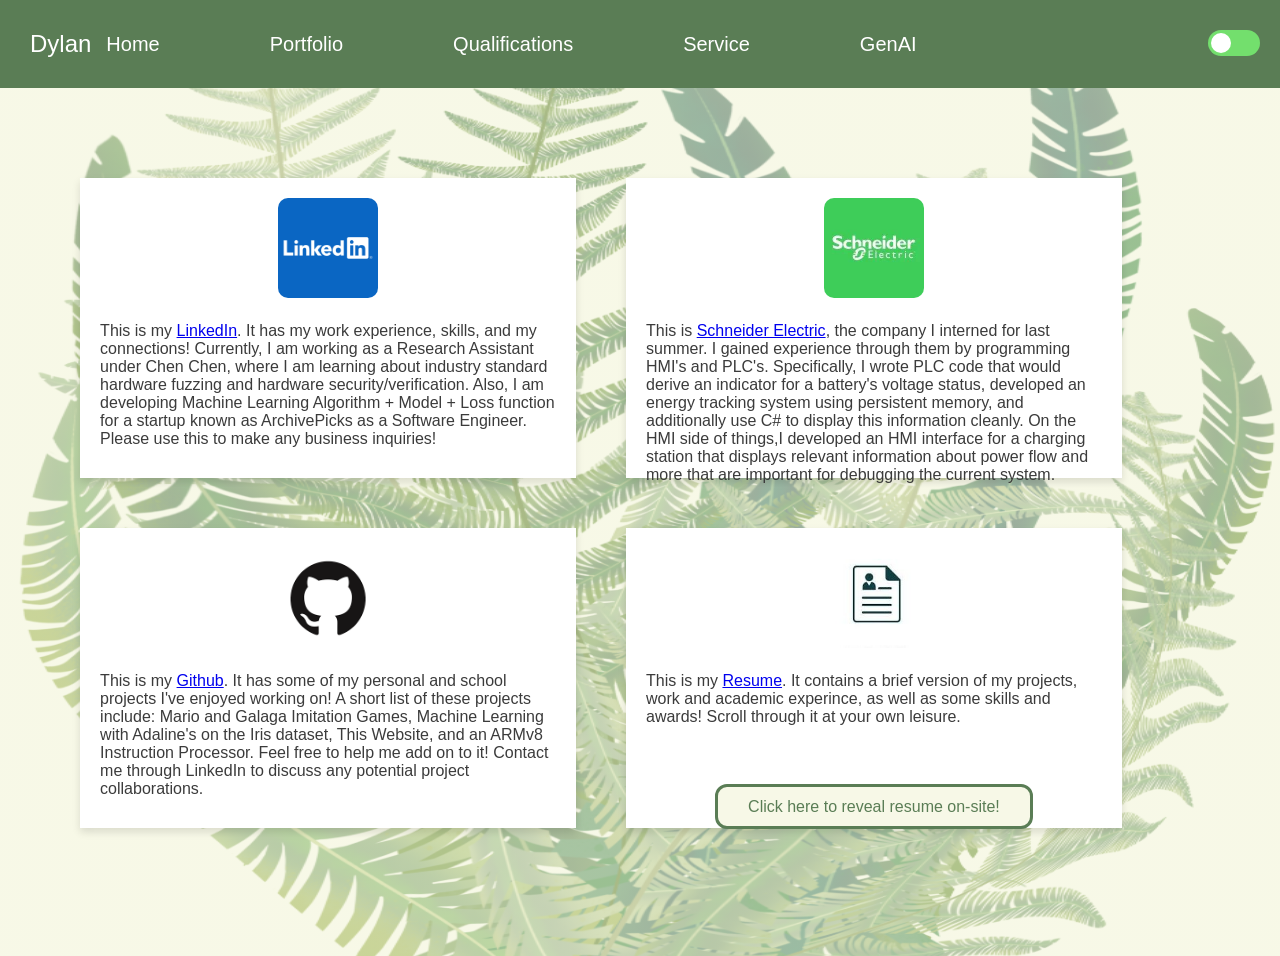
==== portfolio.html @ d9c235a3 "import old personal project" ====
<!DOCTYPE html>
<html lang="en">
	<head>
		<meta charset="UTF-8">
		<meta name = "viewport"
		content = "width=device-width, initial-scale = 1.0">
        <title>Dylan Devasia</title>
		<link id = "themeStylesheet" rel="stylesheet" type="text/css" href="css/style1.css">
	</head>
	<body>
		<div id="theme-toggle-root"></div>
		
		<script src="javascript/scripts.js" defer></script>
		<nav>
			<a href="index.html">Dylan</a>
			<ul>
				<li><a href="index.html">Home</a></li>
				<li><a href="portfolio.html">Portfolio</a></li>
				<li><a href="qualifications.html">Qualifications</a></li>
				<li><a href="service.html">Service</a></li>
				<li><a href="genai.html">GenAI</a></li>
			</ul>
			
		</nav>

		<section class = "portfolio-layout">
			<div class="white-box-portfolio">
				<a href="https://www.linkedin.com/in/dylan-devasia-715698292/">
				<img src = "images/linkedin.png" alt = "LinkedinLogo" class = mini-img></a>
				<p> This is my 
					<a href="https://www.linkedin.com/in/dylan-devasia-715698292/">LinkedIn</a>.
					It has my work experience, skills, and my connections! Currently, I am working
					as a Research Assistant under Chen Chen, where I am learning about industry 
					standard hardware fuzzing and hardware security/verification. Also, I am developing
					Machine Learning Algorithm + Model + Loss function for a startup known as ArchivePicks
					as a Software Engineer. Please use this to make any business inquiries!</p>
			</div>
			
			<div class="white-box-portfolio">
				<a href="https://www.se.com/us/en/about-us/company-mission/">
				<img src = "images/Schneider.jpg" alt = "SchneiderLogo" class = mini-img></a>
				<p> This is 
					<a href="https://www.se.com/us/en/about-us/company-mission/">Schneider Electric</a>,
					 the company I interned for last summer. I gained experience through them by 
					programming HMI's and PLC's. Specifically, I wrote PLC code that would derive an 
					indicator for a battery's voltage status, developed an energy tracking system using 
					persistent memory, and additionally use C# to display this information cleanly. 
					On the HMI side of things,I developed an HMI interface for a charging station 
					that displays relevant information about power flow and more that are important
					for debugging the current system.
				</p>
			</div>
			
			<div class="white-box-portfolio">
				<a href="https://github.com/dylandevasia">
				<img src = "images/github.png" alt = "GithubLogo" class = mini-img></a>
				<p> This is my 
					<a href="https://github.com/dylandevasia">Github</a>.
					It has some of my personal and school projects I've enjoyed working on! A short list of these
					projects include: Mario and Galaga Imitation Games, Machine Learning with Adaline's on the Iris 
					dataset, This Website, and an ARMv8 Instruction Processor. Feel free to help me add on to it! 
					Contact me through LinkedIn to discuss any potential project collaborations.

				</p>
			</div>
			
			<div class="white-box-portfolio">
				<a href="resume/Dylan's Resume 1_3_26.pdf">
				<img src = "images/resume.jpg" alt = "ResumeLogo" class = mini-img></a>
				<p> This is my 
					<a href="resume/Dylan's Resume.pdf">Resume</a>. 
					It contains a brief version of my projects, work and academic experince,
					as well as some skills and awards! Scroll through it at your own leisure.
				</p>
				<br>
				<button onclick = "elementSwapIn('resume', 'button2', 'button1')" id = 'button1'>
					Click here to reveal resume on-site!
				</button>
				<button onclick = "elementSwapOut('button1', 'button2', 'resume')" id = 'button2' style="display:none;">
					Click here to hide resume on-site!
				</button>
				
			</div>
			<embed src = "resume/Dylan's Resume.pdf" height = '600px' width = '1240px' id = "resume" style="display:none;"/>
		</section>
		
	</body>
</html>
---- css/style1.css ----
*{
  padding: 0;
  margin: 0;
  box-sizing: border-box;
  font-family: 'Poppins',sans-serif;
}

body {
  min-height: 100vh;
  color: #3B3B3B;
  overflow: auto;

  background:   
    linear-gradient(
      rgba(242, 244, 215, 0.6),
      rgba(242, 244, 215, 0.6)
    ), url("../images/better_background.png");

  background-size: 125% 115%;
  background-position: center;
  background-repeat: no-repeat;
  margin: 0;
  background-attachment: fixed;


}
body.no-scroll {
  overflow: hidden;
}


nav{
  position: fixed;
  z-index: 1000;
  top: 0;
  left: 0;
  width: 100%;
  display: flex;
  justify-content: space-between;
  align-items: center;
  background-color: #5A7D55; /* Light foresty green */
  padding: 30px 30px;
}
nav ul{
  display: flex;
  justify-content: center;
  gap: 5em;
  margin-right: 25em;
  list-style: none;
}

nav ul a{
  color: white;
  padding: 5px 15px;
  border-radius: 5px;
  transition: 0.3 ease;
  font-size: 20px;
  text-decoration: none;
}
nav > a{
  font-size: 24px;
  color: white;
  text-decoration: none;
}
section{
  padding: 10%;
}

.selfie {
  /*position: relative; /* allows full control */
  /*top: 100px;    /* distance from top of page */
  /*left: 600px;   /* distance from left of page */
  width: 300px;  /* size */
  height: 300px;
  /* border-radius: 90%; */
  object-fit: cover;
  box-shadow: 0 10px 10px rgba(0,0,0,0.3);
  border-radius: 8px;
}

/* Index stuff */
.index-layout {
  display: flex;
  flex-direction: column;
  align-items: center;  /* aligns top edges */
  gap: 50px;               /* space between box and image */
  /* margin-top: -50px;       pushes below navbar */
  padding-left: -100px;
}

.inner-layout{
   display: flex;
   flex-direction: row;
   justify-content: center;
   margin-top: -150px;
   /* margin-left: 50px; */
  align-items: center;  /* aligns top edges */
  gap: 10px;               /* space between box and image */
}

.white-box-home {
  background: white;
  margin-left: 50px;
  width: 1000px;   /* box fits text */
  box-shadow: 0 4px 8px rgba(0,0,0, 0.3);
  height: 300px;
  border-radius: 8px;
}

.white-box-home p{
  margin: 10px;
}

.white-box-home h1{
  margin: 10px;
}

.white-box-home h2{
  margin: 10px;
}


img {
  width: 300px;
  height: 300px;
  object-fit: cover;
  border-radius: 8px;  
}


/* Portfolio stuff */
.portfolio-layout {
  display: flex;
  flex-wrap: wrap;  /* aligns top edges */
  gap: 50px;               /* space between box and next box */
  margin-top: 50px;       /* pushes below navbar */
  padding-left: 50px;
  align-items: center;
  justify-content: center;

}

.white-box-portfolio {
  background: white;
  width: 45%;       /* or any width you want */
  height: 300px;
  box-shadow: 0 4px 8px rgba(0,0,0,0.12);

  display: flex;           /* side-by-side layout */
  flex-direction: column;
  align-items: center;     /* vertically center content */
  padding: 20px;           /* spacing inside box */
  gap: 20px;               /* space between image and text */
}

.mini-img {                /*clickable image*/
  width: 100px;
  height: 100px;
  object-fit: contain;
  border-radius: 10px;
  cursor: pointer;
  transition: transform 0.2s ease, box-shadow 0.2s ease;
}

.mini-img:hover {
  transform: scale(1.05);
  box-shadow: 0 4px 12px rgba(0,0,0,0.2);
}


.portfolio-text {
  flex: 1;                 /* text takes remaining space */
  color: #3B3B3B;
  font-size: 16px;
}

button {
  background-color: rgba(242, 244, 215, 0.6);
  border: solid #5A7D55;
  color: #5A7D55;
  padding: 10.5px 30px;
  text-align: center;
  display: inline-block;
  font-size: 16px;
  cursor: pointer;
  border-radius: 12px;
  
}

button:hover {
  filter: brightness(.9)
}

/* Qualification stuff */
.radial-container-qual {
  position: relative;
  width: 1000px;
  height: 1000px;
  margin: 0 13%;
  margin-top: -50px;
}

/* CENTER BOX — same reference as bubbles */
.center-box-qual {
  position: absolute;
  top: 50%;
  left: 50%;
  transform: translate(-29%, -29%);
  display: flex;
  justify-content: center;
  align-items: center;
  flex-direction: column;

  width: 400px;
  height: 400px;
  background: white;
  border-radius: 16px;
  box-shadow: 0 6px 15px rgba(0,0,0,0.15);

  z-index: 2;
}
.center-box-qual p{
  margin: 10px;
}

/* BUBBLES */
.bubble-qual {
  position: absolute;
  top: 50%;
  left: 50%;

  width: 150px;
  height: 150px;
  border-radius: 50%;
  background: white; /*#A9C77C light foresty green */
  border: 3px solid #5A7D55; /* navbar green border */

  display: flex;
  align-items: center;
  justify-content: center;

  transform:
    rotate(calc(var(--i) * 27.6923076923deg))
    translate(350px)
    rotate(calc(var(--i) * -27.6923076923deg));
}

/* Service boxes layout */
.layout-service {
    display: grid;
    grid-template-columns: repeat(4, 400px); /* wider columns */
    grid-template-rows: repeat(2, 320px);    /* shorter rows, width > height */
    gap: 30px;                               /* more spacing */
    justify-content: center;
    position: relative;
    margin-top: 125px;
}

/* Boxes */
.white-box-service {
    /* width: 500px; */
    /* height: 280px;  */
    background: white;   /*#A9C77C light foresty green */
    /* border: 3px solid #5A7D55; */
    border-radius: 12px;
    display: flex;
    flex-direction: column;
    align-items: center;
    justify-content: center;
    box-shadow: 0 6px 15px rgba(90, 125, 85, 0.3); /* slightly stronger shadow */
    font-size: 15px;      /* larger text */
}

.white-box-service h1{
  font-size: 20px;
  font-weight: bold;
}
.white-box-service p{
  margin-left: 10px;
  margin-right: 10px;
}

/* Map boxes according to array [[1,0,0,1],[0,1,1,0]] */
.white-box-service:nth-child(1) { grid-column: 1 / 2; grid-row: 1 / 2; transform: translateX(140px);} /* top-left */
.white-box-service:nth-child(2) { grid-column: 4 / 5; grid-row: 1 / 2; transform: translateX(-140px);} /* top-right */
.white-box-service:nth-child(3) { grid-column: 2 / 3; grid-row: 2 / 3; } /* bottom-left */
.white-box-service:nth-child(4) { grid-column: 3 / 4; grid-row: 2 / 3; } /* bottom-right */


.theme-switch {
  position: relative;
  display: inline-block;
  width: 52px;
  height: 26px;
}

.theme-switch input {
  opacity: 0;
  width: 0;
  height: 0;
}

.slider {
  position: absolute;
  cursor: pointer;
  inset: 0;
  background-color: #73df6d;
  transition: 0.3s;
  border-radius: 34px;
}

.slider::before {
  content: "";
  position: absolute;
  height: 20px;
  width: 20px;
  left: 3px;
  bottom: 3px;
  background-color: rgb(255, 255, 255);
  transition: 0.3s;
  border-radius: 50%;
}

input:checked + .slider {
  background-color: #211da7;
}

input:checked + .slider::before {
  transform: translateX(26px);
}

.theme-toggle-wrapper {
  position: fixed;
  top: 30px;
  right: 20px;

  z-index: 10000; /* above nav */

  display: flex;
  flex-direction: column;
  align-items: center;
  gap: 4px;

  pointer-events: auto;
}

















/* AI PAGE STYLE */
/* GENERAL STYLES */
body.body-ai {
    font-family: 'Segoe UI', Tahoma, Geneva, Verdana, sans-serif;
    margin: 0;
    padding: 0;
    background: linear-gradient(135deg, #0f2027, #203a43, #2c5364) !important;
    color: #e0e0e0;
    line-height: 1.6;
}


/* NAVBAR */
.navbar-ai {
    position: sticky;
    top: 0;
    width: 100%;
    background: linear-gradient(90deg, #ff6ec7, #00fff7);
    box-shadow: 0 0 20px #00fff7, 0 0 40px #ff6ec7;
    z-index: 1000;
}

.nav-list-ai {
    display: flex;
    justify-content: center;
    padding: 1rem 0;
    margin: 0;
    list-style: none;
}

.nav-item-ai {
    margin: 0 2rem;
}

.nav-link-ai {
    text-decoration: none;
    color: #fff;
    font-weight: bold;
    font-size: 1.1rem;
    position: relative;
    transition: all 0.3s ease;
}

.nav-link-ai::after {
    content: '';
    position: absolute;
    width: 0;
    height: 2px;
    background: #00fff7;
    left: 0;
    bottom: -4px;
    transition: width 0.3s ease;
}

.nav-link-ai:hover::after {
    width: 100%;
}

/* HERO SECTION */
.hero-ai {
    text-align: center;
    padding: 6rem 1rem 4rem 1rem;
}

.hero-title-ai {
    font-size: 3rem;
    background: linear-gradient(45deg, #ff6ec7, #00fff7);
    -webkit-background-clip: text;
    -webkit-text-fill-color: transparent;
    margin-bottom: 1rem;
}

.hero-subtitle-ai {
    font-size: 1.3rem;
    color: #cfd8dc;
}

/* HISTORY SECTION */
.history-ai {
    max-width: 900px;
    margin: 3rem auto;
    padding: 2rem;
    background: rgba(0, 0, 0, 0.6);
    border-radius: 15px;
    box-shadow: 0 0 20px rgba(0,255,247,0.5);
}

.section-title-ai {
    font-size: 2rem;
    margin-bottom: 1rem;
    color: #00fff7;
}

/* IMAGES */
.images-ai {
    display: flex;
    flex-wrap: wrap;
    justify-content: center;
    gap: 2rem;
    margin: 3rem 1rem;
}

.image-container-ai {
    text-align: center;
    border: 2px solid #ff6ec7;
    border-radius: 15px;
    overflow: hidden;
    transition: transform 0.3s ease, box-shadow 0.3s ease;
    background: rgba(255,255,255,0.05);
}

.image-container-ai:hover {
    transform: scale(1.05);
    box-shadow: 0 0 30px #00fff7, 0 0 50px #ff6ec7;
}

.portrait-ai, .graph-ai {
    display: block;
    max-width: 100%;
}

.image-caption-ai {
    margin-top: 0.5rem;
    color: #cfd8dc;
}

/* QUOTES */
.quotes-ai {
    max-width: 800px;
    margin: 3rem auto;
    padding: 2rem;
    background: rgba(0,0,0,0.5);
    border-radius: 15px;
    box-shadow: 0 0 15px rgba(255,110,199,0.4);
}

.quote-optimistic-ai {
    font-style: italic;
    margin-bottom: 1rem;
    border-left: 4px solid #00fff7;
    padding-left: 1rem;
}

.quote-critical-ai {
    font-style: italic;
    margin-bottom: 1rem;
    border-left: 4px solid #ff6ec7;
    padding-left: 1rem;
}

/* PROMPT & CODE SECTION */
.code-ai {
    max-width: 900px;
    margin: 3rem auto 6rem auto;
    padding: 2rem;
    background: rgba(0,0,0,0.6);
    border-radius: 15px;
    box-shadow: 0 0 20px rgba(255,255,255,0.2);
}

.prompt-text-ai {
    background: rgba(0,255,247,0.1);
    padding: 1rem;
    border-radius: 10px;
    font-family: monospace;
    margin-bottom: 2rem;
}

.code-title-ai {
    margin-top: 2rem;
    color: #ff6ec7;
}

.code-block-ai {
    background: rgba(255,255,255,0.05);
    padding: 1rem;
    border-radius: 10px;
    overflow-x: auto;
    font-family: monospace;
    color: #cfd8dc;
}

/* RESPONSIVE */
@media (max-width: 768px) {
    .images-ai {
        flex-direction: column;
        align-items: center;
    }

    .nav-list-ai {
        flex-direction: column;
    }

    .nav-item-ai {
        margin: 1rem 0;
    }
}
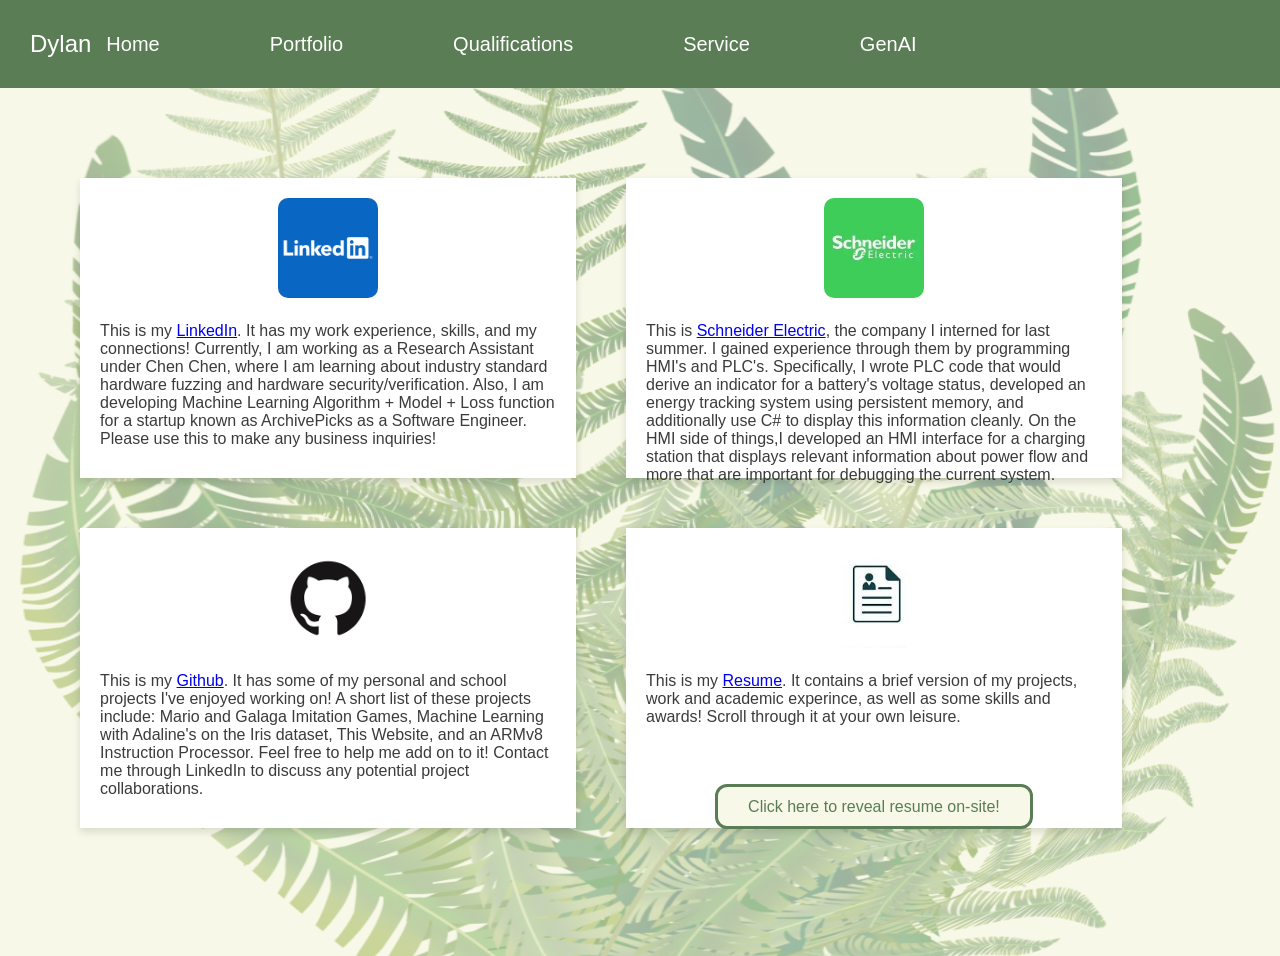
==== commit 7d4614e0: "remove theme toggle" ====
--- a/portfolio.html
+++ b/portfolio.html
@@ -8,7 +8,6 @@
 		<link id = "themeStylesheet" rel="stylesheet" type="text/css" href="css/style1.css">
 	</head>
 	<body>
-		<div id="theme-toggle-root"></div>
 		
 		<script src="javascript/scripts.js" defer></script>
 		<nav>
@@ -65,10 +64,10 @@
 			</div>
 			
 			<div class="white-box-portfolio">
-				<a href="resume/Dylan's Resume 1_3_26.pdf">
+				<a href="resume/Dylan_Resume.pdf">
 				<img src = "images/resume.jpg" alt = "ResumeLogo" class = mini-img></a>
 				<p> This is my 
-					<a href="resume/Dylan's Resume.pdf">Resume</a>. 
+					<a href="resume/Dylan_Resume.pdf">Resume</a>. 
 					It contains a brief version of my projects, work and academic experince,
 					as well as some skills and awards! Scroll through it at your own leisure.
 				</p>
@@ -81,7 +80,7 @@
 				</button>
 				
 			</div>
-			<embed src = "resume/Dylan's Resume.pdf" height = '600px' width = '1240px' id = "resume" style="display:none;"/>
+			<embed src = "resume/Dylan_Resume.pdf" height = '600px' width = '1240px' id = "resume" style="display:none;"/>
 		</section>
 		
 	</body>
--- a/css/style1.css
+++ b/css/style1.css
@@ -287,63 +287,6 @@
 .white-box-service:nth-child(4) { grid-column: 3 / 4; grid-row: 2 / 3; } /* bottom-right */
 
 
-.theme-switch {
-  position: relative;
-  display: inline-block;
-  width: 52px;
-  height: 26px;
-}
-
-.theme-switch input {
-  opacity: 0;
-  width: 0;
-  height: 0;
-}
-
-.slider {
-  position: absolute;
-  cursor: pointer;
-  inset: 0;
-  background-color: #73df6d;
-  transition: 0.3s;
-  border-radius: 34px;
-}
-
-.slider::before {
-  content: "";
-  position: absolute;
-  height: 20px;
-  width: 20px;
-  left: 3px;
-  bottom: 3px;
-  background-color: rgb(255, 255, 255);
-  transition: 0.3s;
-  border-radius: 50%;
-}
-
-input:checked + .slider {
-  background-color: #211da7;
-}
-
-input:checked + .slider::before {
-  transform: translateX(26px);
-}
-
-.theme-toggle-wrapper {
-  position: fixed;
-  top: 30px;
-  right: 20px;
-
-  z-index: 10000; /* above nav */
-
-  display: flex;
-  flex-direction: column;
-  align-items: center;
-  gap: 4px;
-
-  pointer-events: auto;
-}
-
 
 
 
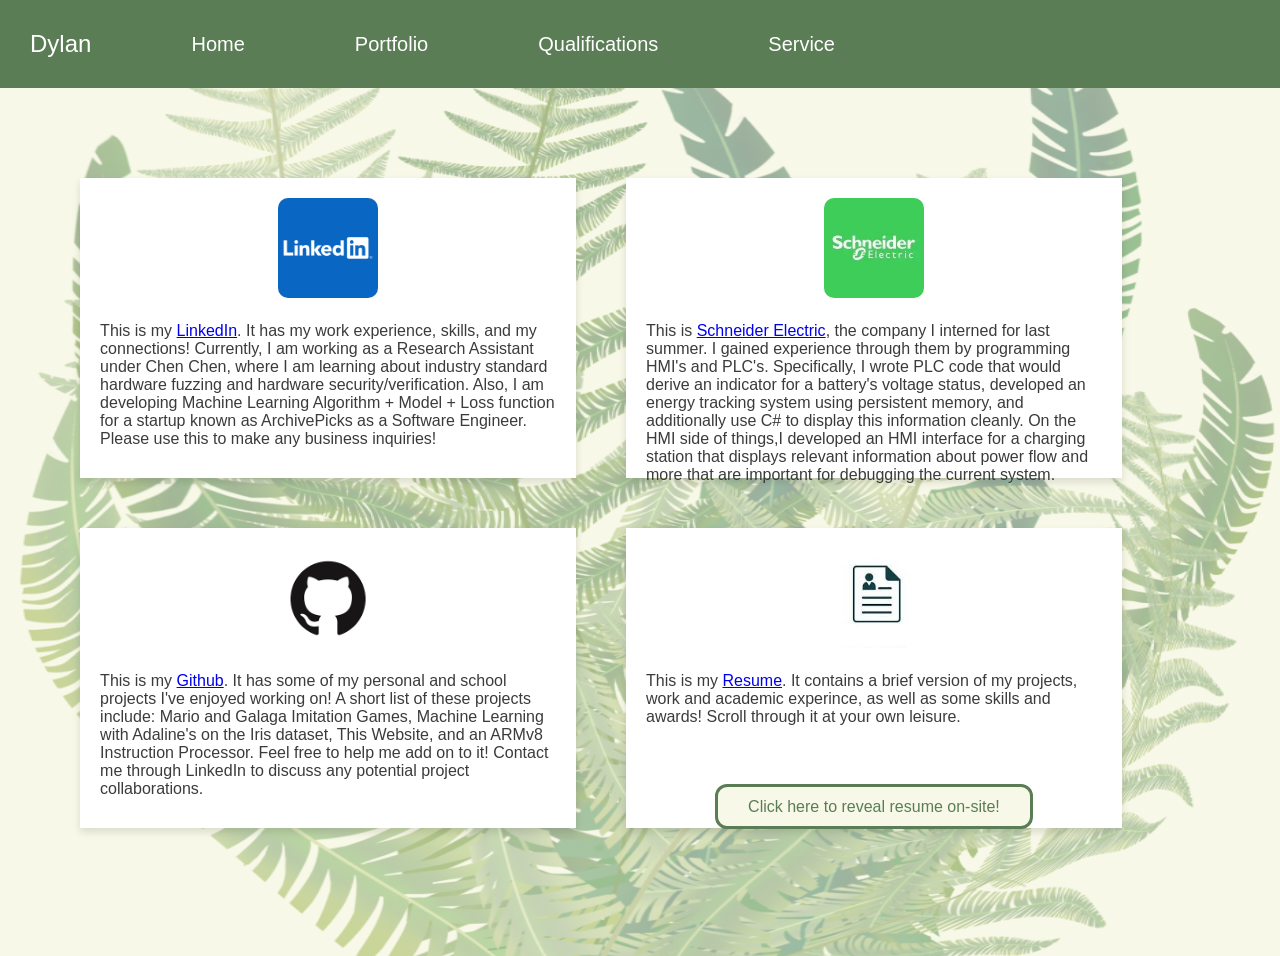
==== commit 0cf697e6: "remove ai gen page and update readme" ====
--- a/portfolio.html
+++ b/portfolio.html
@@ -17,7 +17,6 @@
 				<li><a href="portfolio.html">Portfolio</a></li>
 				<li><a href="qualifications.html">Qualifications</a></li>
 				<li><a href="service.html">Service</a></li>
-				<li><a href="genai.html">GenAI</a></li>
 			</ul>
 			
 		</nav>
